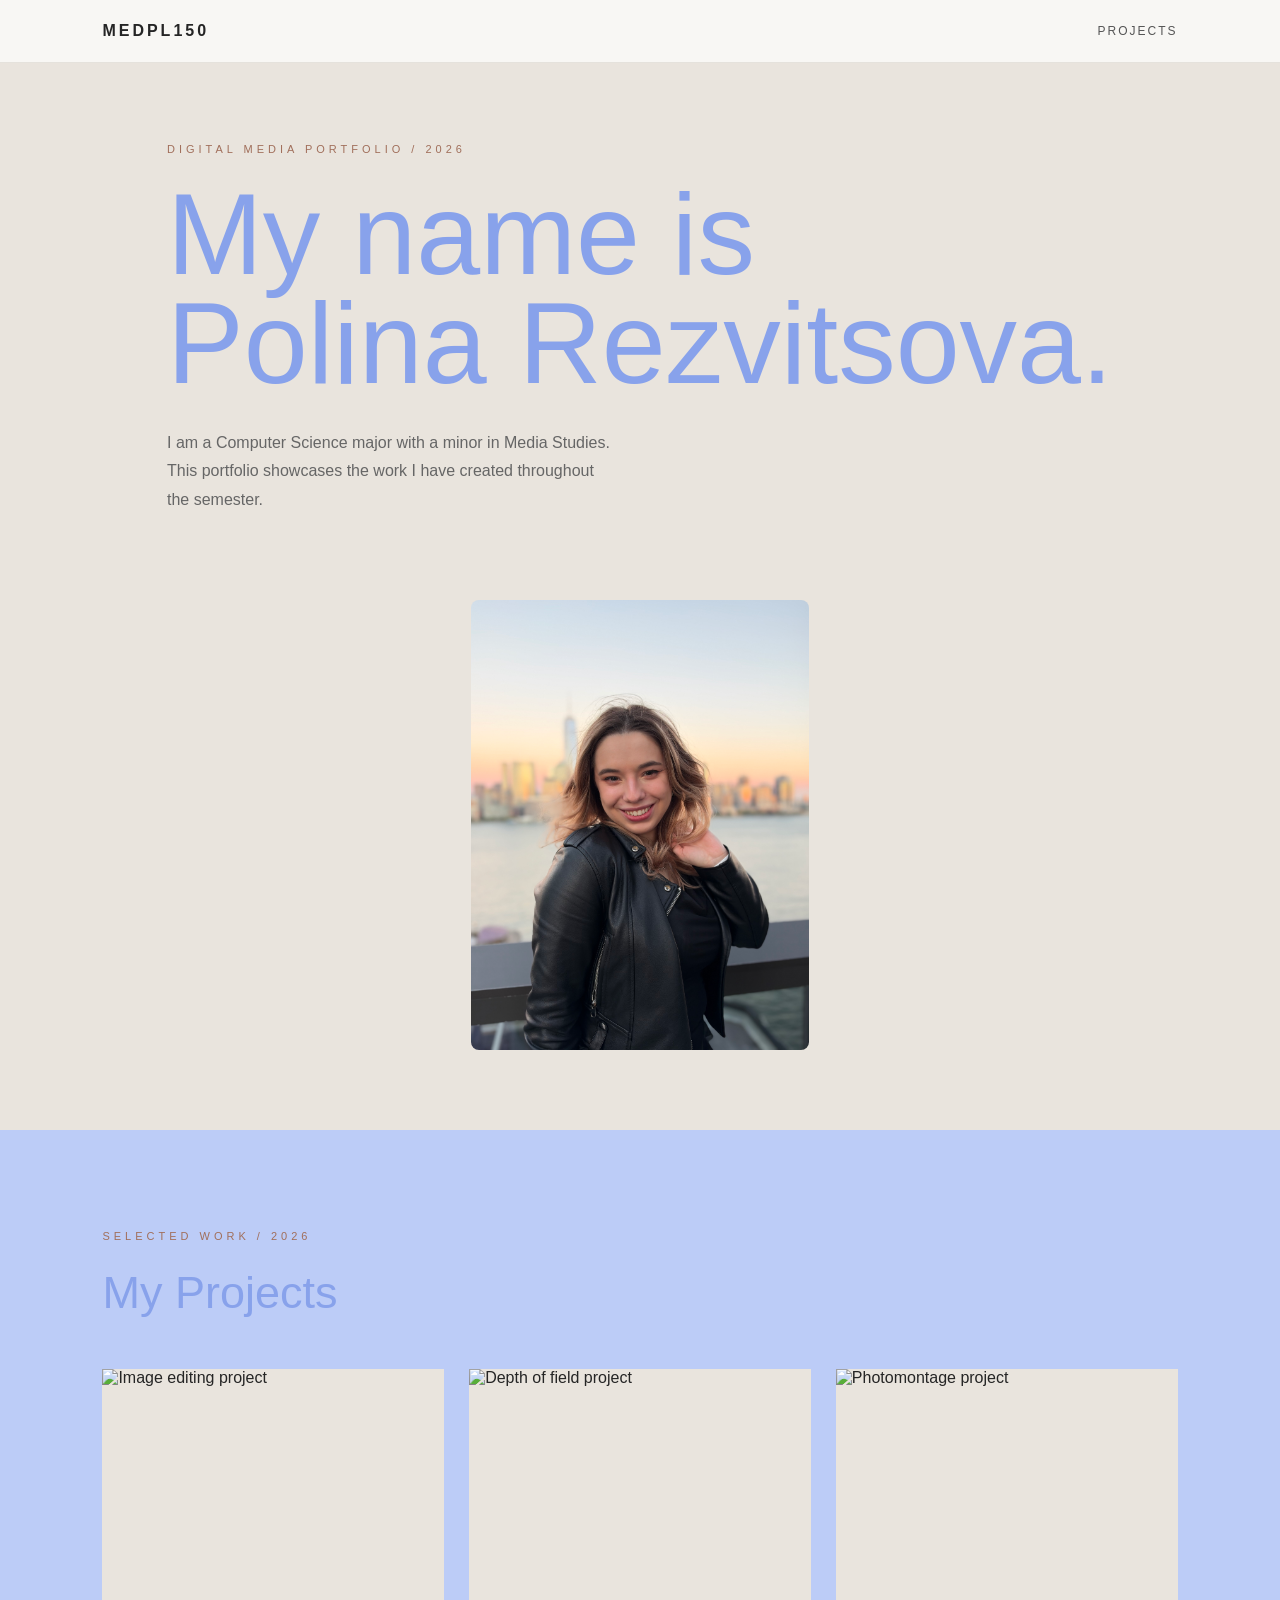
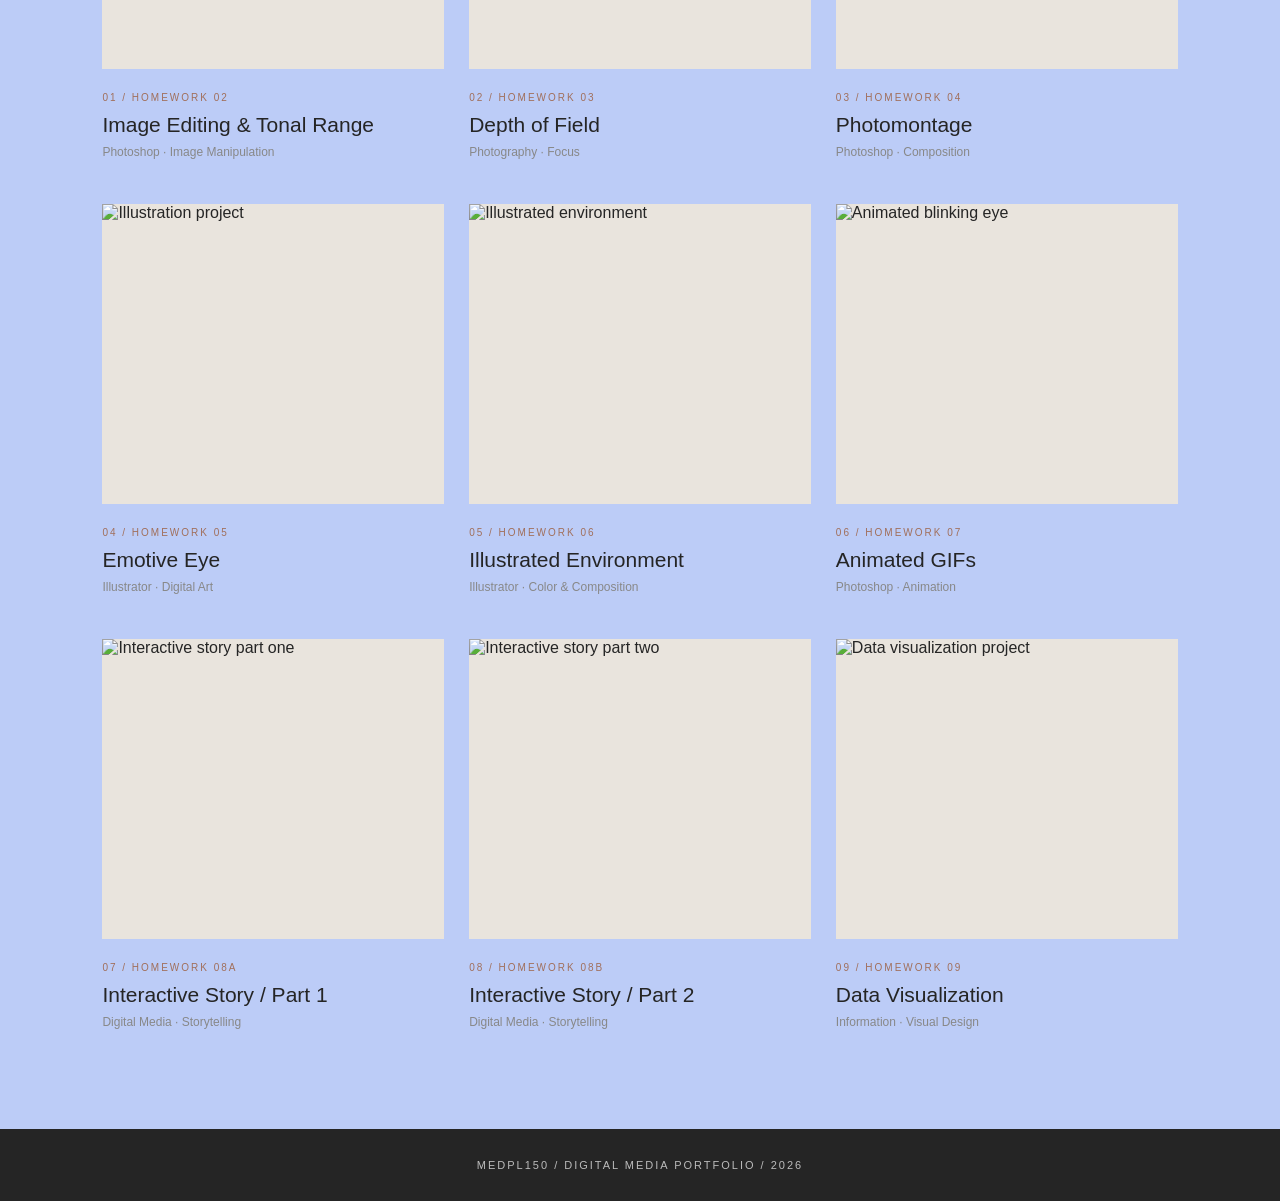
==== index.html @ 3a830d2d "index.html" ====
<!DOCTYPE html>
<html lang="en">
<head>
    <meta charset="UTF-8">
    <meta name="viewport" content="width=device-width, initial-scale=1.0">
    <title>MEDPL150 | Portfolio</title>
    <link rel="stylesheet" href="style.css">
</head>

<body>

<header>
    <nav class="navbar">
        <a href="index.html" class="logo">MEDPL150</a>

        <a href="#work" class="nav-link">PROJECTS </a>
    </nav>
</header>

<section class="hero">

  <div class="hero-text">
    <p class="small-heading">DIGITAL MEDIA PORTFOLIO / 2026</p>

    <h1>My name is <br>Polina Rezvitsova.</h1>

    <p class="hero-description">
      I am a Computer Science major with a minor in Media Studies.
      This portfolio showcases the work I have created throughout the semester.
    </p>
  </div>

  <div class="hero-image">
    <img src="myphoto.jpeg" alt="Photo of Polina">
  </div>

</section>

<section id="work" class="portfolio">

    <div class="portfolio-heading">
        <p class="section-label">SELECTED WORK / 2026</p>
        <h2>My Projects</h2>
    </div>

    <div class="project-grid">

        <a href="hw2.html" class="project-card">
            <img src="images/hw2-1.jpg" alt="Image editing project">
            <div class="card-info">
                <span>01 / HOMEWORK 02</span>
                <h3>Image Editing & Tonal Range</h3>
                <p>Photoshop · Image Manipulation</p>
            </div>
        </a>

        <a href="hw3.html" class="project-card">
            <img src="images/hw3-1.jpg" alt="Depth of field project">
            <div class="card-info">
                <span>02 / HOMEWORK 03</span>
                <h3>Depth of Field</h3>
                <p>Photography · Focus</p>
            </div>
        </a>

        <a href="hw4.html" class="project-card">
            <img src="images/hw4.jpg" alt="Photomontage project">
            <div class="card-info">
                <span>03 / HOMEWORK 04</span>
                <h3>Photomontage</h3>
                <p>Photoshop · Composition</p>
            </div>
        </a>

        <a href="hw5.html" class="project-card">
            <img src="images/hw5.jpg" alt="Illustration project">
            <div class="card-info">
                <span>04 / HOMEWORK 05</span>
                <h3>Emotive Eye</h3>
                <p>Illustrator · Digital Art</p>
            </div>
        </a>

        <a href="hw6.html" class="project-card">
            <img src="images/hw6.jpg" alt="Illustrated environment">
            <div class="card-info">
                <span>05 / HOMEWORK 06</span>
                <h3>Illustrated Environment</h3>
                <p>Illustrator · Color & Composition</p>
            </div>
        </a>

        <a href="hw7.html" class="project-card">
            <img src="images/blink.gif" alt="Animated blinking eye">
            <div class="card-info">
                <span>06 / HOMEWORK 07</span>
                <h3>Animated GIFs</h3>
                <p>Photoshop · Animation</p>
            </div>
        </a>

        <a href="hw8a.html" class="project-card">
            <img src="images/hw8a-1.jpg" alt="Interactive story part one">
            <div class="card-info">
                <span>07 / HOMEWORK 08A</span>
                <h3>Interactive Story / Part 1</h3>
                <p>Digital Media · Storytelling</p>
            </div>
        </a>

        <a href="hw8b.html" class="project-card">
            <img src="images/hw8b-1.jpg" alt="Interactive story part two">
            <div class="card-info">
                <span>08 / HOMEWORK 08B</span>
                <h3>Interactive Story / Part 2</h3>
                <p>Digital Media · Storytelling</p>
            </div>
        </a>

        <a href="hw9.html" class="project-card">
            <img src="images/hw9.jpg" alt="Data visualization project">
            <div class="card-info">
                <span>09 / HOMEWORK 09</span>
                <h3>Data Visualization</h3>
                <p>Information · Visual Design</p>
            </div>
        </a>

    </div>
</section>

<footer>
    <p>MEDPL150 / DIGITAL MEDIA PORTFOLIO / 2026</p>
</footer>

</body>
</html>
---- style.css ----
* {
    margin: 0;
    padding: 0;
    box-sizing: border-box;
}

html {
    scroll-behavior: smooth;
}

body {
    font-family: Arial, Helvetica, sans-serif;
    background: #BCCCF7;
    color: #88A2EB;
}

/* NAVIGATION */

header {
    padding: 22px 8%;
    background: #f8f7f4;
    position: sticky;
    top: 0;
    z-index: 100;
    border-bottom: 1px solid #e5e2dc;
}

.navbar {
    display: flex;
    justify-content: space-between;
    align-items: center;
}

.logo {
    font-size: 16px;
    font-weight: bold;
    letter-spacing: 3px;
    text-decoration: none;
    color: #252525;
}

.nav-link {
    text-decoration: none;
    font-size: 12px;
    letter-spacing: 2px;
    color: #555;
}

/* HERO */

.hero {
    min-height: 75vh;
    padding: 120px 12%;
    background: #e9e4dd;
    display: flex;
    flex-direction: column;
    justify-content: center;
    align-items: flex-start;
}

.small-heading,
.section-label {
    color: #a16f5b;
    font-size: 11px;
    letter-spacing: 4px;
    margin-bottom: 25px;
}

.hero h1 {
    font-size: clamp(60px, 9vw, 115px);
    font-weight: 500;
    line-height: 0.95;
    margin-bottom: 30px;
}

.hero-description {
    max-width: 450px;
    color: #666;
    font-size: 16px;
    line-height: 1.8;
    margin-bottom: 35px;
}

.main-button {
    padding: 15px 28px;
    background: #252525;
    color: white;
    text-decoration: none;
    font-size: 11px;
    letter-spacing: 2px;
    transition: 0.3s;
}

.main-button:hover {
    background: #a16f5b;
}

/* PORTFOLIO */

.portfolio {
    padding: 100px 8%;
}

.portfolio-heading {
    margin-bottom: 50px;
}

.portfolio-heading h2 {
    font-size: 45px;
    font-weight: 500;
}

/* PROJECT GRID */

.project-grid {
    display: grid;
    grid-template-columns: repeat(3, 1fr);
    gap: 45px 25px;
}

.project-card {
    text-decoration: none;
    color: #252525;
    display: block;
}

.project-card img {
    width: 100%;
    height: 300px;
    object-fit: cover;
    display: block;
    background: #e9e4dd;
    transition: 0.4s;
}

.project-card:hover img {
    transform: scale(0.98);
}

.card-info {
    padding-top: 18px;
}

.card-info span {
    font-size: 10px;
    color: #a16f5b;
    letter-spacing: 2px;
}

.card-info h3 {
    font-size: 21px;
    font-weight: 500;
    margin: 8px 0;
}

.card-info p {
    color: #888;
    font-size: 12px;
}

/* FOOTER */

footer {
    padding: 30px;
    text-align: center;
    background: #252525;
    color: #bbb;
    font-size: 11px;
    letter-spacing: 2px;
}

/* RESPONSIVE */

@media (max-width: 900px) {
    .project-grid {
        grid-template-columns: repeat(2, 1fr);
    }
}

@media (max-width: 600px) {
    .project-grid {
        grid-template-columns: 1fr;
    }

    .hero {
        padding: 90px 8%;
    }

    .portfolio {
        padding: 70px 8%;
    }

    .project-card img {
        height: 260px;
    }
}

/* HERO SECTION WITH PHOTO */

.hero {
  display: flex;
  align-items: center;
  justify-content: space-between;
  gap: 50px;
  padding: 80px 8%;
}

.hero-text {
  flex: 1;
}

.hero-image {
  flex: 0 0 35%;
  max-width: 400px;
}

.hero-image img {
  width: 100%;
  height: 450px;
  object-fit: cover;
  object-position: center;
  display: block;
  border-radius: 8px;
}

/* Mobile layout */
@media (max-width: 700px) {
  .hero {
    flex-direction: column;
    align-items: flex-start;
  }

  .hero-image {
    width: 100%;
    max-width: 100%;
  }

  .hero-image img {
    height: 350px;
  }
}
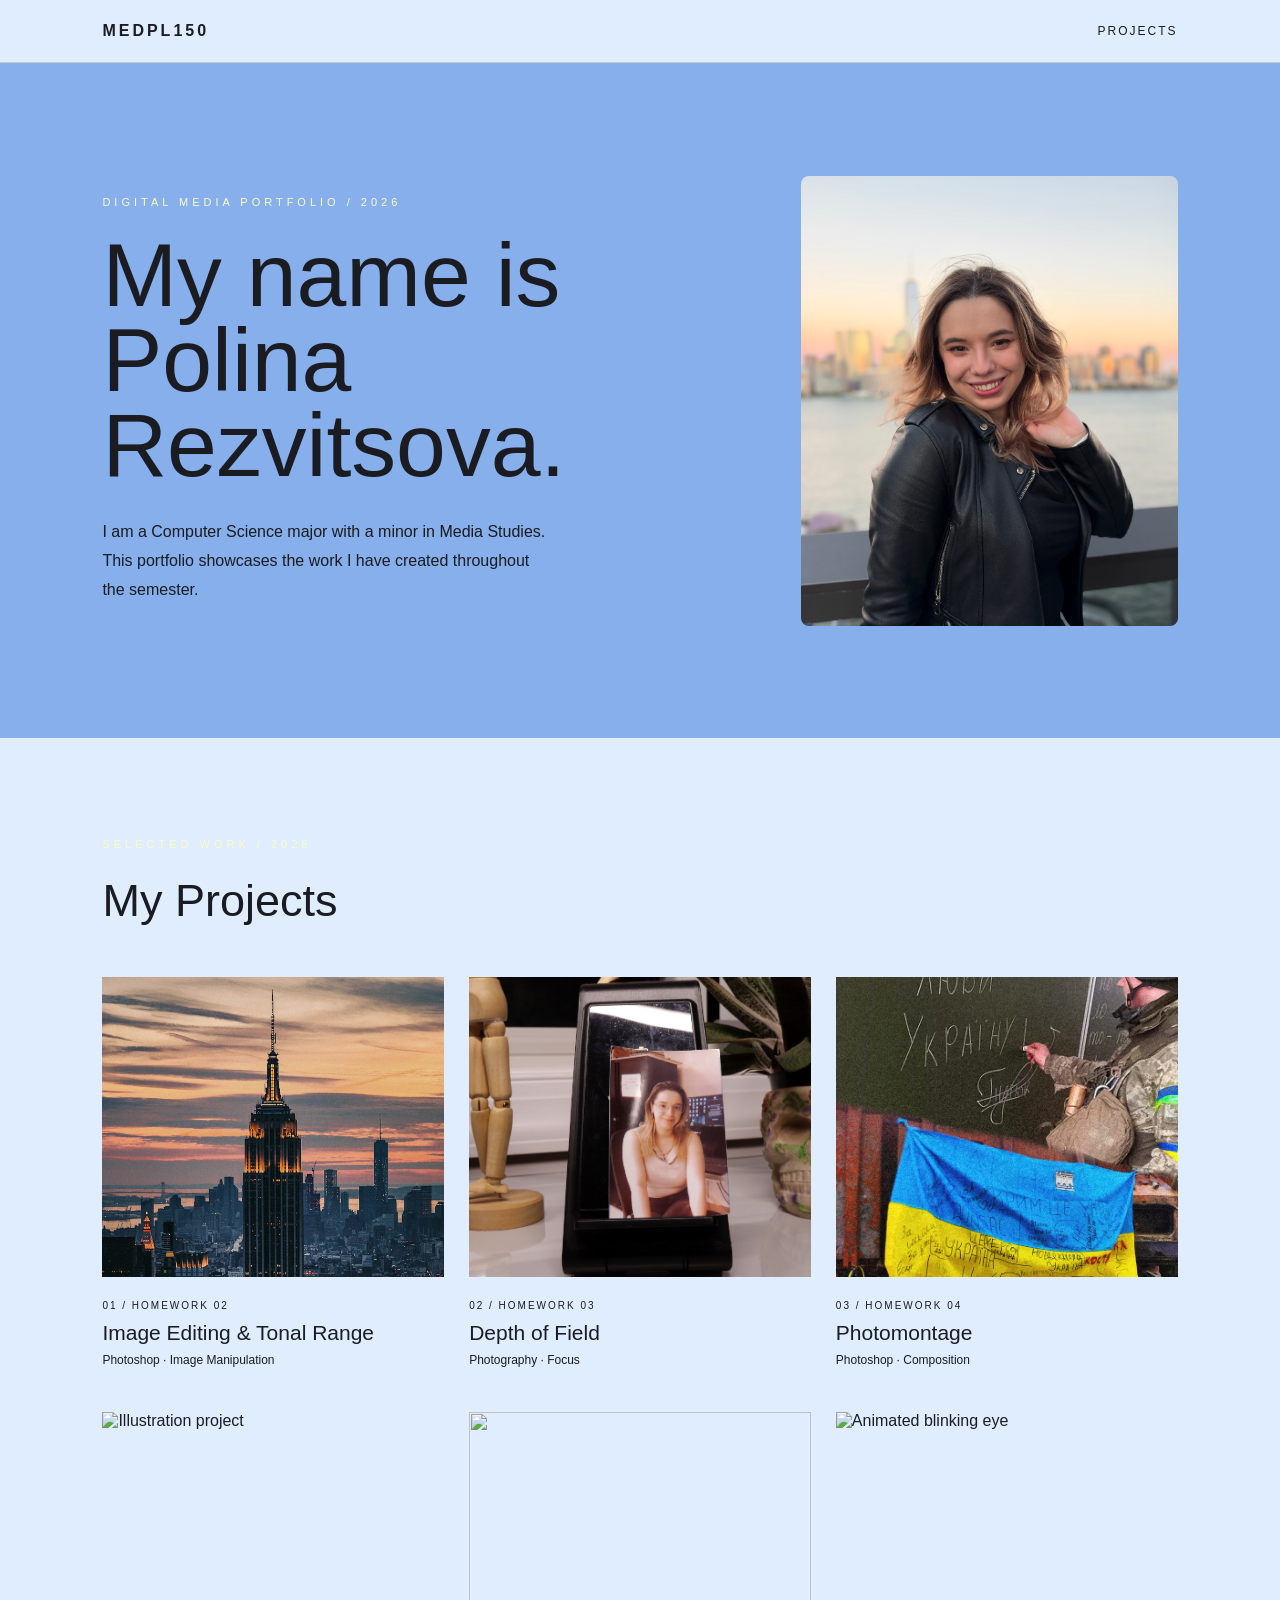
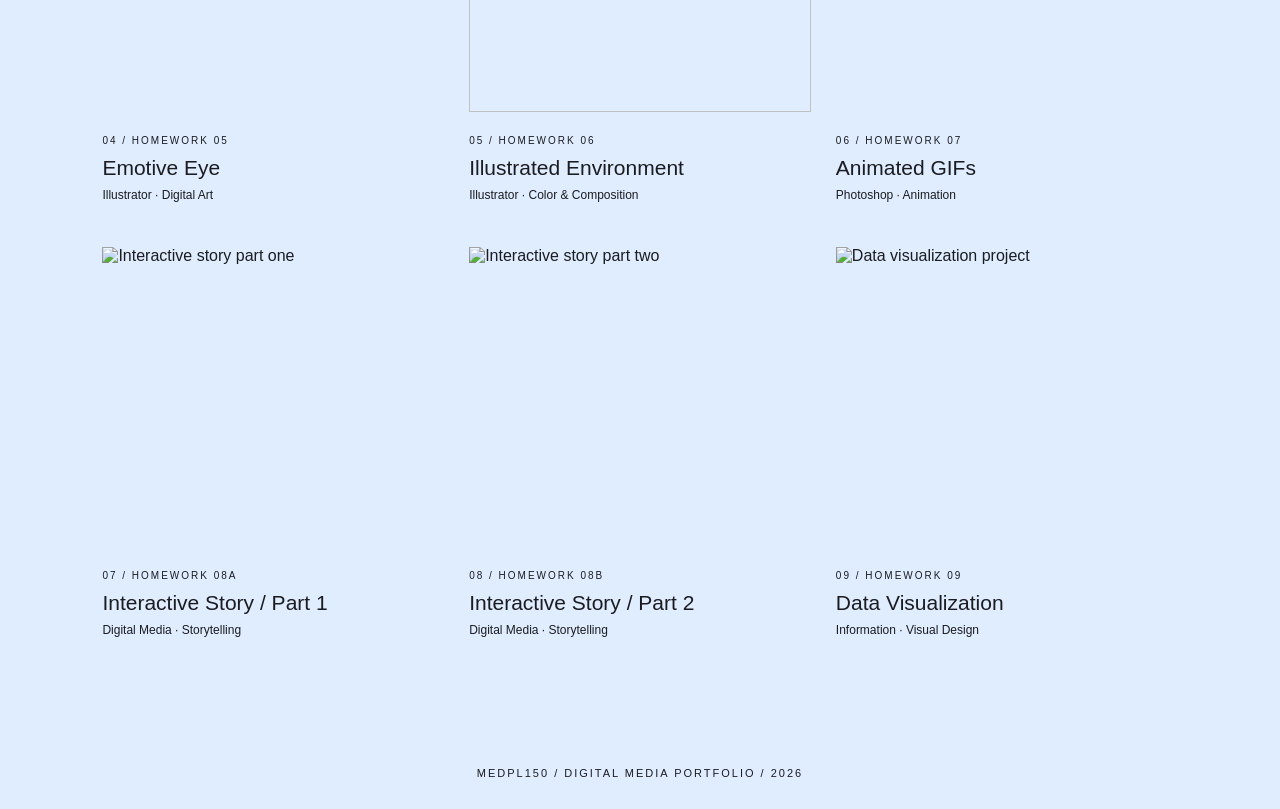
==== commit 7b654f8e: "index.html" ====
--- a/index.html
+++ b/index.html
@@ -19,20 +19,20 @@
 
 <section class="hero">
 
-  <div class="hero-text">
-    <p class="small-heading">DIGITAL MEDIA PORTFOLIO / 2026</p>
+    <div class="hero-text">
+        <p class="small-heading">DIGITAL MEDIA PORTFOLIO / 2026</p>
 
-    <h1>My name is <br>Polina Rezvitsova.</h1>
+        <h1>My name is <br>Polina Rezvitsova.</h1>
 
-    <p class="hero-description">
-      I am a Computer Science major with a minor in Media Studies.
-      This portfolio showcases the work I have created throughout the semester.
-    </p>
-  </div>
+        <p class="hero-description">
+            I am a Computer Science major with a minor in Media Studies.
+            This portfolio showcases the work I have created throughout the semester.
+        </p>
+    </div>
 
-  <div class="hero-image">
-    <img src="myphoto.jpeg" alt="Photo of Polina">
-  </div>
+    <div class="hero-image">
+        <img src="myphoto.jpeg" alt="Photo of Polina">
+    </div>
 
 </section>
 
@@ -46,7 +46,7 @@
     <div class="project-grid">
 
         <a href="hw2.html" class="project-card">
-            <img src="images/hw2-1.jpg" alt="Image editing project">
+            <img src="Image B – 5 × 7 Crop (1).jpg" alt="Image editing project">
             <div class="card-info">
                 <span>01 / HOMEWORK 02</span>
                 <h3>Image Editing & Tonal Range</h3>
@@ -55,7 +55,7 @@
         </a>
 
         <a href="hw3.html" class="project-card">
-            <img src="images/hw3-1.jpg" alt="Depth of field project">
+            <img src="Deep_DoF_Tonal (1).jpg" alt="Depth of field project">
             <div class="card-info">
                 <span>02 / HOMEWORK 03</span>
                 <h3>Depth of Field</h3>
@@ -64,7 +64,7 @@
         </a>
 
         <a href="hw4.html" class="project-card">
-            <img src="images/hw4.jpg" alt="Photomontage project">
+            <img src="poster (2).jpg" alt="Photomontage project">
             <div class="card-info">
                 <span>03 / HOMEWORK 04</span>
                 <h3>Photomontage</h3>
@@ -73,7 +73,7 @@
         </a>
 
         <a href="hw5.html" class="project-card">
-            <img src="images/hw5.jpg" alt="Illustration project">
+            <img src="eye (1)" alt="Illustration project">
             <div class="card-info">
                 <span>04 / HOMEWORK 05</span>
                 <h3>Emotive Eye</h3>
@@ -82,7 +82,7 @@
         </a>
 
         <a href="hw6.html" class="project-card">
-            <img src="images/hw6.jpg" alt="Illustrated environment">
+            <img src="homework 6 alt="Illustrated environment">
             <div class="card-info">
                 <span>05 / HOMEWORK 06</span>
                 <h3>Illustrated Environment</h3>
--- a/style.css
+++ b/style.css
@@ -1,3 +1,5 @@
+
+/* GENERAL SETTINGS */
 
 * {
     margin: 0;
@@ -11,19 +13,19 @@
 
 body {
     font-family: Arial, Helvetica, sans-serif;
-    background: #BCCCF7;
-    color: #88A2EB;
-}
-
-/* NAVIGATION */
+    background: #E0EDFF;
+    color: #1A1C21;
+}
+
+/* HEADER */
 
 header {
     padding: 22px 8%;
-    background: #f8f7f4;
+    background: #E0EDFF;
     position: sticky;
     top: 0;
     z-index: 100;
-    border-bottom: 1px solid #e5e2dc;
+    border-bottom: 1px solid rgba(0, 0, 0, 0.15);
 }
 
 .navbar {
@@ -37,78 +39,111 @@
     font-weight: bold;
     letter-spacing: 3px;
     text-decoration: none;
-    color: #252525;
+    color: #1A1C21;
+    transition: 0.3s;
 }
 
 .nav-link {
     text-decoration: none;
     font-size: 12px;
     letter-spacing: 2px;
-    color: #555;
-}
-
-/* HERO */
+    color: #1A1C21;
+    transition: 0.3s;
+}
+
+/* ALL HOVER EFFECTS */
+
+.logo:hover,
+.nav-link:hover {
+    color: #EDFCC5;
+}
+
+/* HERO SECTION */
 
 .hero {
     min-height: 75vh;
-    padding: 120px 12%;
-    background: #e9e4dd;
+    padding: 60px 8%;
+    background: #86AFEB;
+
+    display: flex;
+    flex-direction: row;
+    align-items: center;
+    justify-content: space-between;
+    gap: 60px;
+}
+
+.hero-text {
+    flex: 1;
     display: flex;
     flex-direction: column;
     justify-content: center;
-    align-items: flex-start;
-}
-
-.small-heading,
-.section-label {
-    color: #a16f5b;
+}
+
+.small-heading {
+    color: #F9FCC5;
     font-size: 11px;
     letter-spacing: 4px;
     margin-bottom: 25px;
 }
 
 .hero h1 {
-    font-size: clamp(60px, 9vw, 115px);
+    font-size: clamp(50px, 7vw, 100px);
     font-weight: 500;
     line-height: 0.95;
     margin-bottom: 30px;
+    color: #1A1C21;
 }
 
 .hero-description {
     max-width: 450px;
-    color: #666;
+    color: #1A1C21;
     font-size: 16px;
     line-height: 1.8;
-    margin-bottom: 35px;
-}
-
-.main-button {
-    padding: 15px 28px;
-    background: #252525;
-    color: white;
-    text-decoration: none;
-    font-size: 11px;
-    letter-spacing: 2px;
-    transition: 0.3s;
-}
-
-.main-button:hover {
-    background: #a16f5b;
-}
-
-/* PORTFOLIO */
+}
+
+/* PROFILE PHOTO */
+
+.hero-image {
+    flex: 0 0 35%;
+    max-width: 400px;
+}
+
+.hero-image img {
+    width: 100%;
+    height: 450px;
+    object-fit: cover;
+    object-position: center;
+    display: block;
+    border-radius: 8px;
+    transition: 0.4s;
+}
+
+.hero-image img:hover {
+    opacity: 0.85;
+}
+
+/* PORTFOLIO SECTION */
 
 .portfolio {
     padding: 100px 8%;
+    background: #E0EDFF;
 }
 
 .portfolio-heading {
     margin-bottom: 50px;
+}
+
+.section-label {
+    color: #F9FCC5;
+    font-size: 11px;
+    letter-spacing: 4px;
+    margin-bottom: 25px;
 }
 
 .portfolio-heading h2 {
     font-size: 45px;
     font-weight: 500;
+    color: #1A1C21;
 }
 
 /* PROJECT GRID */
@@ -121,7 +156,7 @@
 
 .project-card {
     text-decoration: none;
-    color: #252525;
+    color: #1A1C21;
     display: block;
 }
 
@@ -130,12 +165,13 @@
     height: 300px;
     object-fit: cover;
     display: block;
-    background: #e9e4dd;
+    background: #E0EDFF;
     transition: 0.4s;
 }
 
 .project-card:hover img {
     transform: scale(0.98);
+    opacity: 0.85;
 }
 
 .card-info {
@@ -144,19 +180,27 @@
 
 .card-info span {
     font-size: 10px;
-    color: #a16f5b;
+    color: #1A1C21;
     letter-spacing: 2px;
+    transition: 0.3s;
 }
 
 .card-info h3 {
     font-size: 21px;
     font-weight: 500;
     margin: 8px 0;
+    color: #1A1C21;
+    transition: 0.3s;
 }
 
 .card-info p {
-    color: #888;
+    color: #1A1C21;
     font-size: 12px;
+}
+
+.project-card:hover h3,
+.project-card:hover span {
+    color: #EDFCC5;
 }
 
 /* FOOTER */
@@ -164,29 +208,64 @@
 footer {
     padding: 30px;
     text-align: center;
-    background: #252525;
-    color: #bbb;
+    background: #E0EDFF;
+    color: #1A1C21;
     font-size: 11px;
     letter-spacing: 2px;
 }
 
-/* RESPONSIVE */
+/* TABLET RESPONSIVE */
 
 @media (max-width: 900px) {
+
     .project-grid {
         grid-template-columns: repeat(2, 1fr);
     }
-}
+
+    .hero {
+        gap: 30px;
+    }
+
+    .hero h1 {
+        font-size: 55px;
+    }
+
+    .hero-image {
+        flex-basis: 38%;
+    }
+}
+
+/* MOBILE RESPONSIVE */
 
 @media (max-width: 600px) {
+
+    .hero {
+        flex-direction: column;
+        align-items: flex-start;
+        padding: 70px 8%;
+    }
+
+    .hero-text {
+        width: 100%;
+    }
+
+    .hero h1 {
+        font-size: 50px;
+    }
+
+    .hero-image {
+        width: 100%;
+        max-width: 100%;
+    }
+
+    .hero-image img {
+        height: 350px;
+    }
+
     .project-grid {
         grid-template-columns: 1fr;
     }
 
-    .hero {
-        padding: 90px 8%;
-    }
-
     .portfolio {
         padding: 70px 8%;
     }
@@ -196,48 +275,3 @@
     }
 }
 
-/* HERO SECTION WITH PHOTO */
-
-.hero {
-  display: flex;
-  align-items: center;
-  justify-content: space-between;
-  gap: 50px;
-  padding: 80px 8%;
-}
-
-.hero-text {
-  flex: 1;
-}
-
-.hero-image {
-  flex: 0 0 35%;
-  max-width: 400px;
-}
-
-.hero-image img {
-  width: 100%;
-  height: 450px;
-  object-fit: cover;
-  object-position: center;
-  display: block;
-  border-radius: 8px;
-}
-
-/* Mobile layout */
-@media (max-width: 700px) {
-  .hero {
-    flex-direction: column;
-    align-items: flex-start;
-  }
-
-  .hero-image {
-    width: 100%;
-    max-width: 100%;
-  }
-
-  .hero-image img {
-    height: 350px;
-  }
-}
-
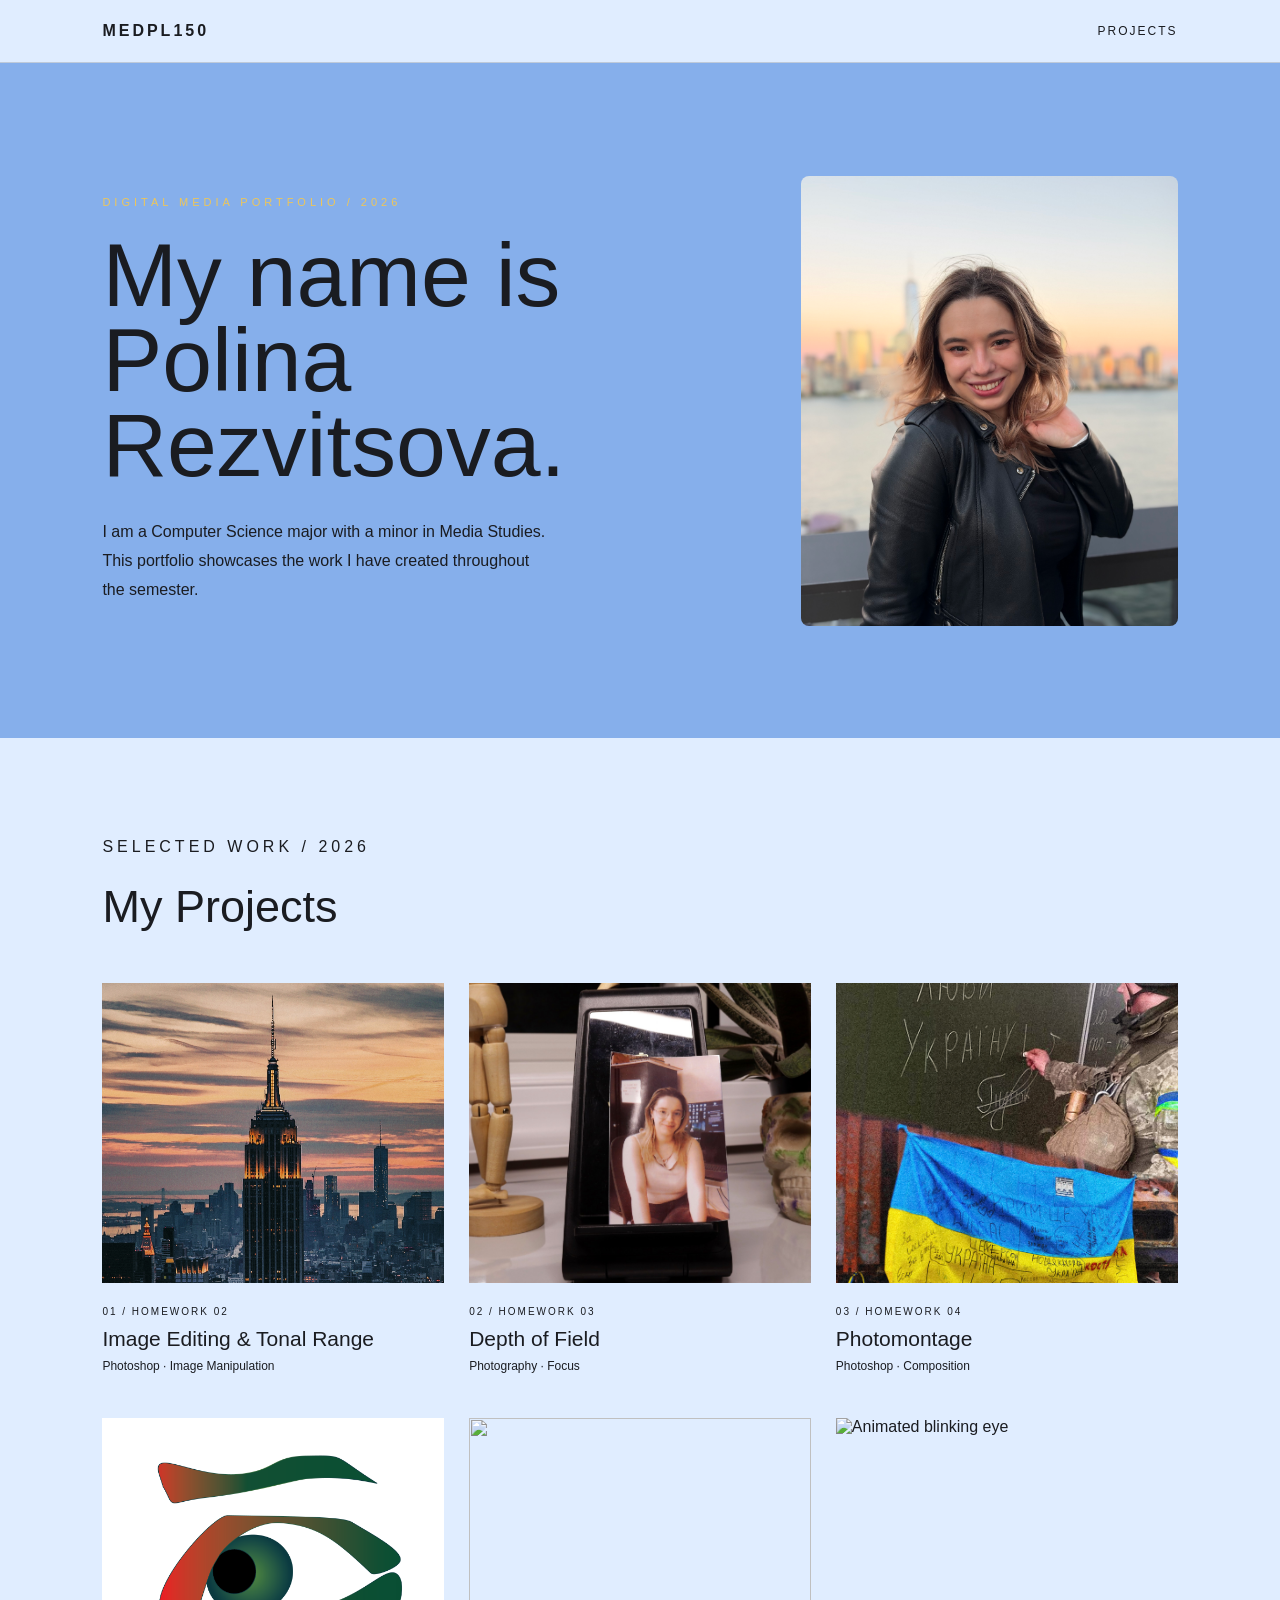
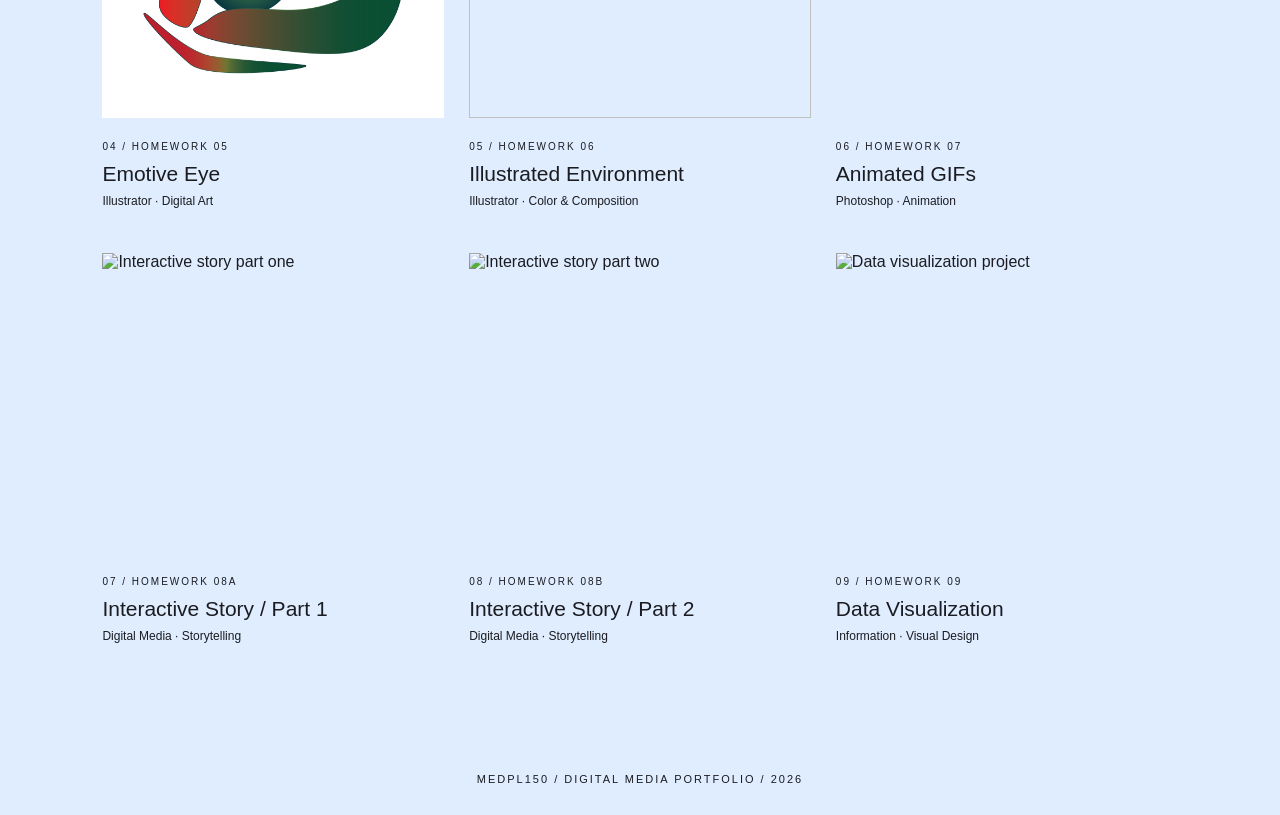
==== commit fbeeb1e9: "index.html" ====
--- a/index.html
+++ b/index.html
@@ -73,7 +73,7 @@
         </a>
 
         <a href="hw5.html" class="project-card">
-            <img src="eye (1)" alt="Illustration project">
+            <img src="eye (1).png" alt="Illustration project">
             <div class="card-info">
                 <span>04 / HOMEWORK 05</span>
                 <h3>Emotive Eye</h3>
@@ -82,7 +82,7 @@
         </a>
 
         <a href="hw6.html" class="project-card">
-            <img src="homework 6 alt="Illustrated environment">
+            <img src="homework 6 (1).png alt="Illustrated environment">
             <div class="card-info">
                 <span>05 / HOMEWORK 06</span>
                 <h3>Illustrated Environment</h3>
--- a/style.css
+++ b/style.css
@@ -80,7 +80,7 @@
 }
 
 .small-heading {
-    color: #F9FCC5;
+    color: #EDC65A;
     font-size: 11px;
     letter-spacing: 4px;
     margin-bottom: 25px;
@@ -134,7 +134,7 @@
 }
 
 .section-label {
-    color: #F9FCC5;
+    color:#EDC65A
     font-size: 11px;
     letter-spacing: 4px;
     margin-bottom: 25px;
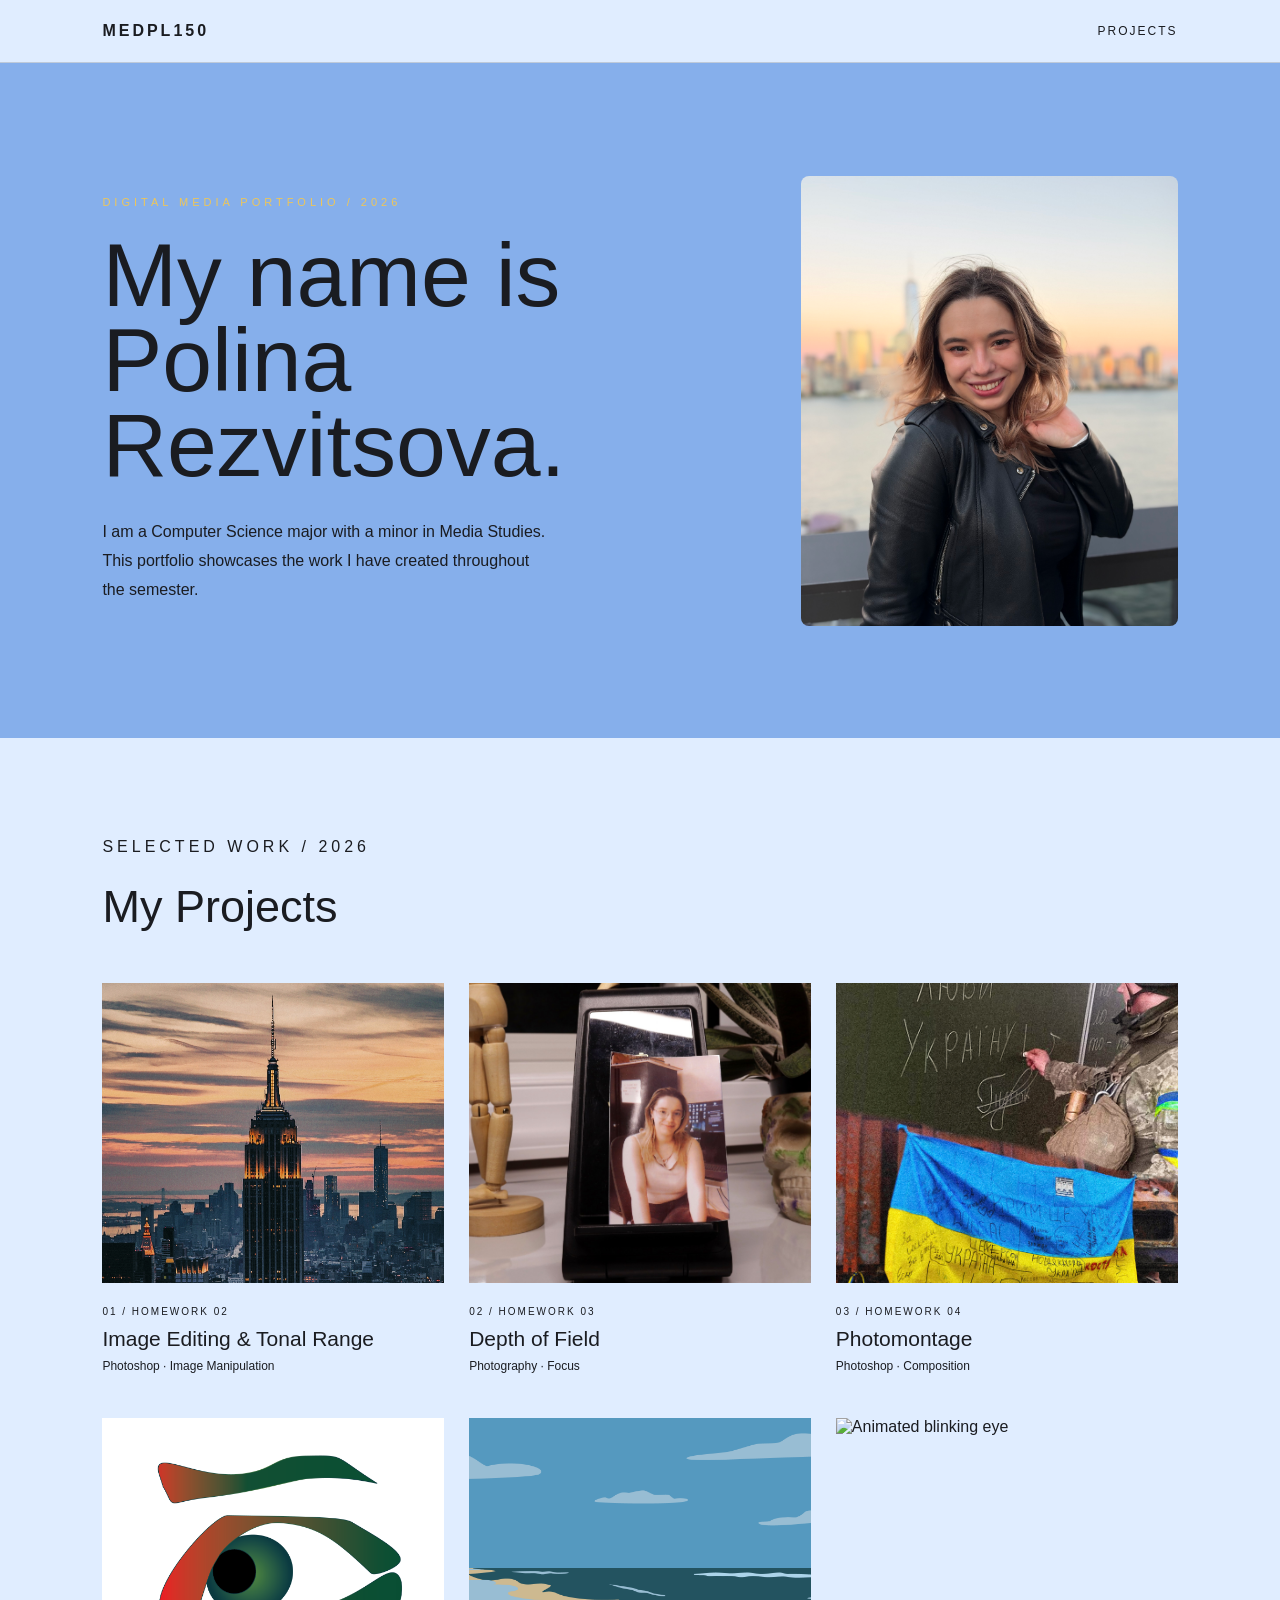
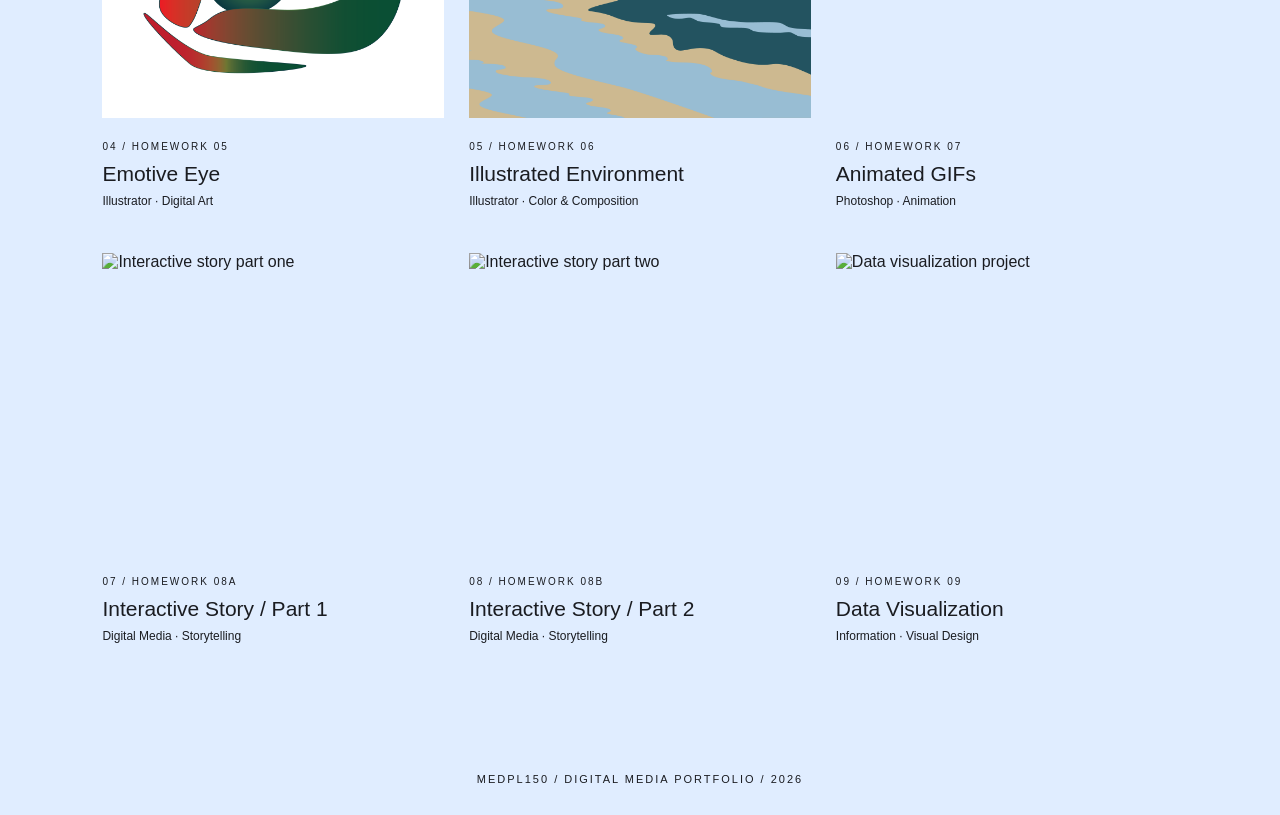
==== commit a237fc4b: "index.html" ====
--- a/index.html
+++ b/index.html
@@ -82,7 +82,7 @@
         </a>
 
         <a href="hw6.html" class="project-card">
-            <img src="homework 6 (1).png alt="Illustrated environment">
+            <img src="homework 6 (1).png" alt="Illustrated environment">
             <div class="card-info">
                 <span>05 / HOMEWORK 06</span>
                 <h3>Illustrated Environment</h3>
@@ -91,7 +91,7 @@
         </a>
 
         <a href="hw7.html" class="project-card">
-            <img src="images/blink.gif" alt="Animated blinking eye">
+            <img src="blink.gif" alt="Animated blinking eye">
             <div class="card-info">
                 <span>06 / HOMEWORK 07</span>
                 <h3>Animated GIFs</h3>
--- a/style.css
+++ b/style.css
@@ -275,3 +275,159 @@
     }
 }
 
+/* HOMEWORK PAGE INTRODUCTION */
+
+.project-hero {
+    padding: 80px 8% 60px;
+    background: #86AFEB;
+}
+
+.project-number {
+    color: #1A1C21;
+    font-size: 12px;
+    letter-spacing: 3px;
+    margin-bottom: 15px;
+}
+
+.project-hero h1 {
+    font-size: clamp(40px, 6vw, 75px);
+    font-weight: 500;
+    line-height: 1.1;
+    color: #EDC65A;
+    margin-bottom: 20px;
+}
+
+.project-subtitle {
+    color: #1A1C21;
+    font-size: 16px;
+    line-height: 1.8;
+    max-width: 600px;
+}
+
+/* PROJECT CONTENT */
+
+.project-content {
+    padding: 70px 8% 100px;
+    background: #E0EDFF;
+}
+
+/* PROJECT GALLERY */
+
+.gallery-grid {
+    display: grid;
+    grid-template-columns: repeat(2, 1fr);
+    gap: 20px;
+    margin-bottom: 80px;
+}
+
+.gallery-grid img {
+    width: 100%;
+    height: 350px;
+    object-fit: cover;
+    display: block;
+    border-radius: 8px;
+    transition: 0.4s;
+}
+
+.gallery-grid .gallery-main {
+    grid-column: span 2;
+    height: 550px;
+    object-fit: contain;
+}
+
+.gallery-grid img:hover {
+    opacity: 0.85;
+}
+
+/* PROJECT DESCRIPTION */
+
+.project-description {
+    max-width: 750px;
+    margin-bottom: 60px;
+}
+
+.project-description h2 {
+    font-size: 40px;
+    font-weight: 500;
+    color: #EDC65A;
+    margin: 20px 0;
+}
+
+.project-description p {
+    color: #1A1C21;
+    font-size: 15px;
+    line-height: 1.9;
+    margin-bottom: 20px;
+}
+
+/* PROJECT DETAILS */
+
+.project-details {
+    display: grid;
+    grid-template-columns: repeat(3, 1fr);
+    gap: 30px;
+    padding-top: 35px;
+    border-top: 1px solid rgba(0, 0, 0, 0.2);
+}
+
+.project-details h3 {
+    font-size: 13px;
+    color: #EDC65A;
+    margin-bottom: 12px;
+}
+
+.project-details p {
+    font-size: 13px;
+    color: #1A1C21;
+    line-height: 1.6;
+}
+
+/* FOOTER */
+
+footer a {
+    display: inline-block;
+    text-decoration: none;
+    color: #1A1C21;
+    margin-bottom: 15px;
+    transition: 0.3s;
+}
+
+footer a:hover {
+    color: #EDC65A;
+}
+
+/* MOBILE */
+
+@media (max-width: 600px) {
+
+    .project-hero {
+        padding: 60px 8%;
+    }
+
+    .project-content {
+        padding: 50px 8% 70px;
+    }
+
+    .gallery-grid {
+        grid-template-columns: 1fr;
+    }
+
+    .gallery-grid .gallery-main {
+        grid-column: span 1;
+        height: 350px;
+    }
+
+    .gallery-grid img {
+        height: 280px;
+    }
+
+    .project-description h2 {
+        font-size: 32px;
+    }
+
+    .project-details {
+        grid-template-columns: 1fr;
+        gap: 25px;
+    }
+}
+
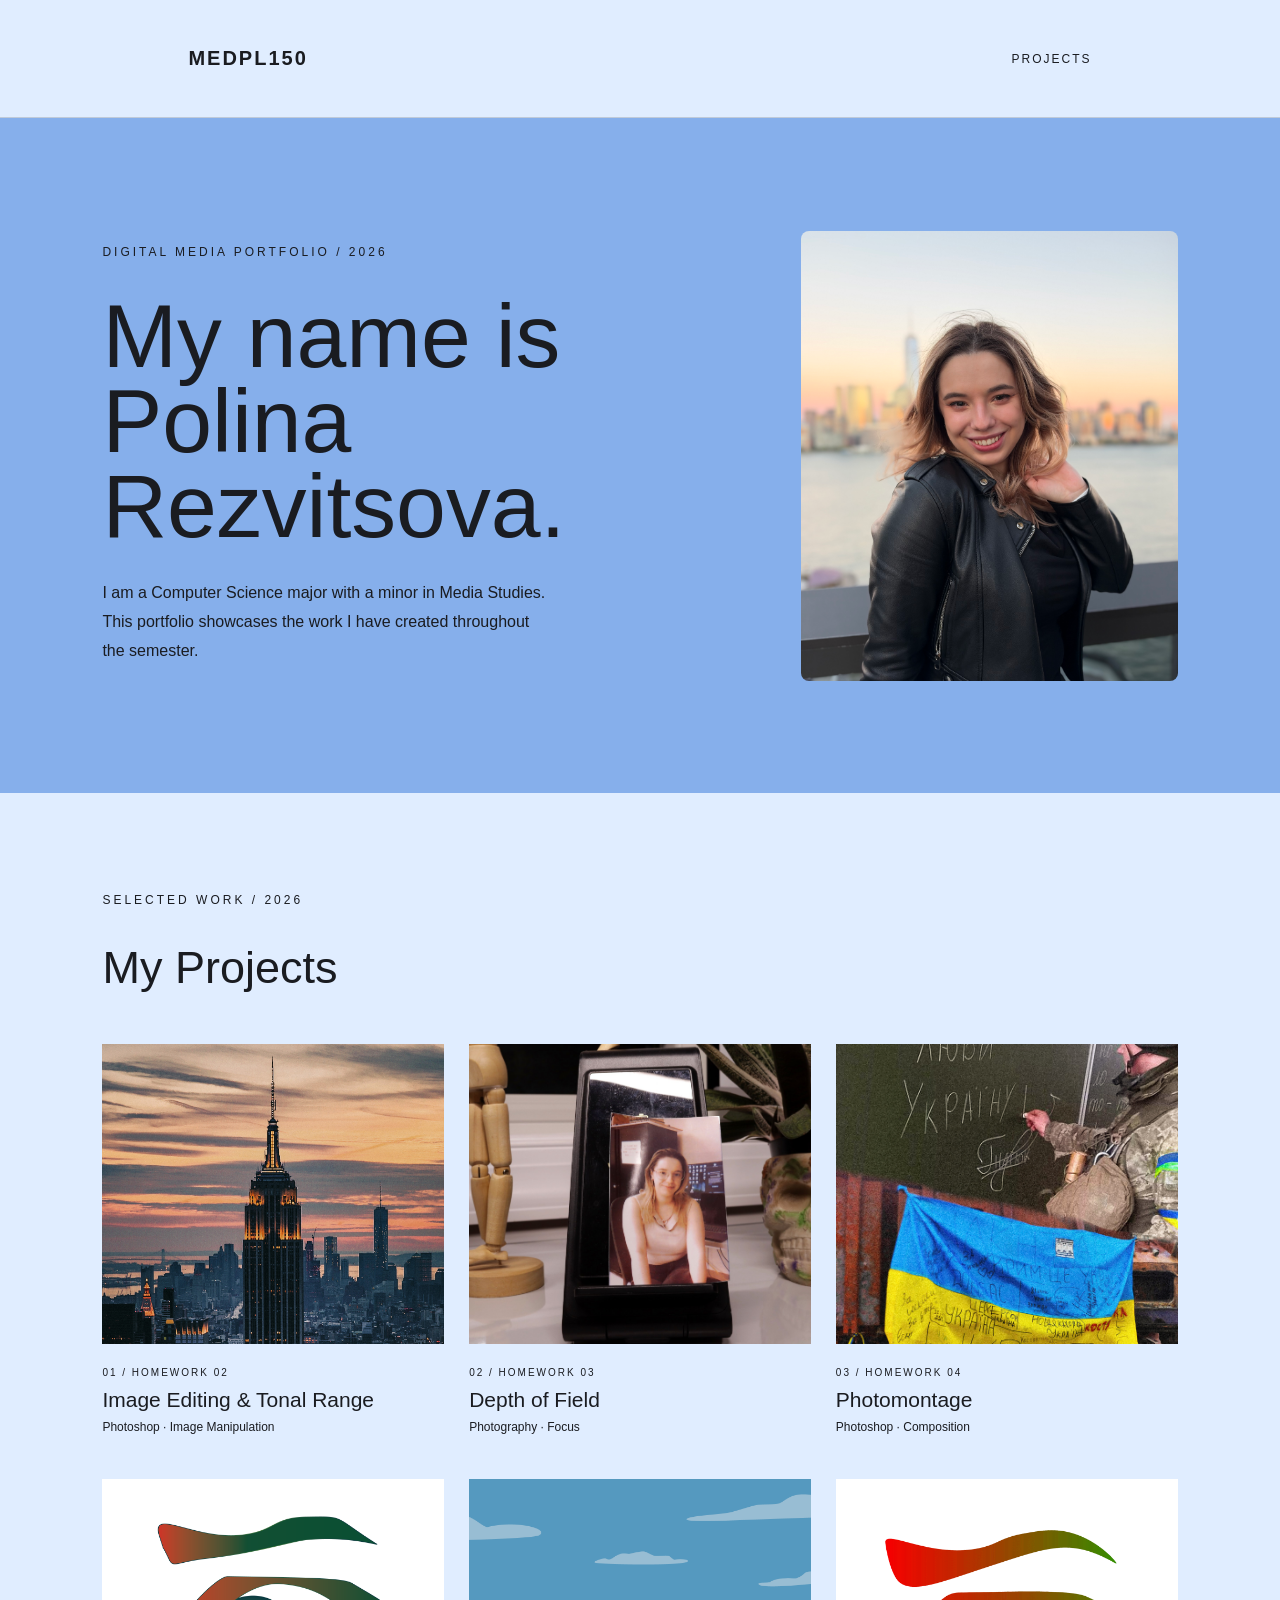
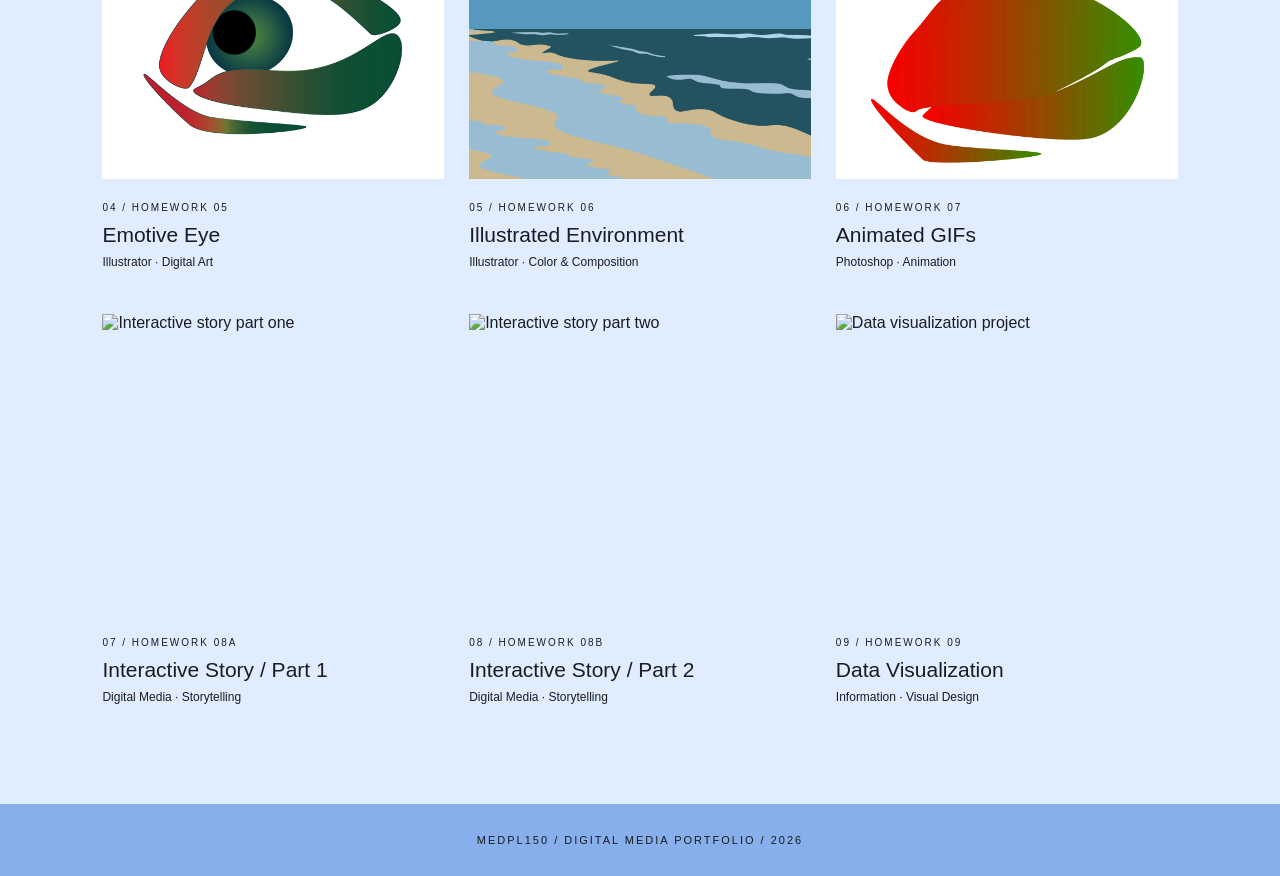
==== commit 628fa941: "index.html" ====
--- a/index.html
+++ b/index.html
@@ -91,7 +91,7 @@
         </a>
 
         <a href="hw7.html" class="project-card">
-            <img src="blink.gif" alt="Animated blinking eye">
+            <img src="eyeblink.gif" alt="Animated blinking eye">
             <div class="card-info">
                 <span>06 / HOMEWORK 07</span>
                 <h3>Animated GIFs</h3>
--- a/style.css
+++ b/style.css
@@ -275,11 +275,67 @@
     }
 }
 
-/* HOMEWORK PAGE INTRODUCTION */
+
+
+/* ==============================
+   HOMEWORK PAGE
+================================ */
+
+
+/* HEADER */
+
+header {
+    width: 100%;
+}
+
+.navbar {
+    display: flex;
+    justify-content: space-between;
+    align-items: center;
+
+    padding: 25px 8%;
+
+    background: #E0EDFF;
+}
+
+.logo {
+    text-decoration: none;
+    color: #1A1C21;
+    font-size: 20px;
+    font-weight: 700;
+    letter-spacing: 2px;
+}
+
+.nav-link {
+    text-decoration: none;
+    color: #1A1C21;
+    font-size: 12px;
+    letter-spacing: 2px;
+    transition: 0.3s;
+}
+
+.nav-link:hover {
+    color: #EDC65A;
+}
+
+
+/* PROJECT HERO */
 
 .project-hero {
     padding: 80px 8% 60px;
     background: #86AFEB;
+}
+
+.project-hero-text {
+    max-width: 1200px;
+    margin: 0 auto;
+}
+
+.small-heading {
+    color: #1A1C21;
+    font-size: 12px;
+    letter-spacing: 3px;
+    margin-bottom: 35px;
 }
 
 .project-number {
@@ -297,137 +353,250 @@
     margin-bottom: 20px;
 }
 
-.project-subtitle {
-    color: #1A1C21;
-    font-size: 16px;
-    line-height: 1.8;
-    max-width: 600px;
-}
 
 /* PROJECT CONTENT */
 
 .project-content {
+    width: 100%;
+    box-sizing: border-box;
+
     padding: 70px 8% 100px;
+
     background: #E0EDFF;
 }
 
+
+/* SECTION LABEL */
+
+.section-label {
+    max-width: 1200px;
+    margin: 0 auto 35px;
+
+    color: #1A1C21;
+    font-size: 12px;
+    letter-spacing: 3px;
+}
+
+
 /* PROJECT GALLERY */
 
 .gallery-grid {
+    width: 100%;
+    max-width: 1400px;
+
+    margin: 0 auto 90px;
+
     display: grid;
-    grid-template-columns: repeat(2, 1fr);
-    gap: 20px;
-    margin-bottom: 80px;
-}
+    grid-template-columns: repeat(2, minmax(0, 1fr));
+
+    justify-content: center;
+    align-items: center;
+
+    gap: 30px;
+}
+
+/* GALLERY IMAGES */
 
 .gallery-grid img {
-    width: 100%;
-    height: 350px;
-    object-fit: cover;
     display: block;
+
+    width: 100%;
+    height: auto;
+
+    max-width: none;
+
+    object-fit: contain;
+
     border-radius: 8px;
-    transition: 0.4s;
-}
-
-.gallery-grid .gallery-main {
-    grid-column: span 2;
-    height: 550px;
-    object-fit: contain;
-}
-
-.gallery-grid img:hover {
-    opacity: 0.85;
+
+    transition: opacity 0.4s ease;
 }
 
 /* PROJECT DESCRIPTION */
 
 .project-description {
-    max-width: 750px;
-    margin-bottom: 60px;
+
+    width: 100%;
+    max-width: 800px;
+
+    margin: 0 auto 80px;
 }
 
 .project-description h2 {
+
     font-size: 40px;
     font-weight: 500;
+
     color: #EDC65A;
-    margin: 20px 0;
+
+    margin: 20px 0 25px;
 }
 
 .project-description p {
-    color: #1A1C21;
+
+    color: #1A1C21;
+
     font-size: 15px;
     line-height: 1.9;
+
     margin-bottom: 20px;
 }
 
+
 /* PROJECT DETAILS */
 
 .project-details {
+
+    width: 100%;
+    max-width: 1200px;
+
+    margin: 0 auto;
+
     display: grid;
+
     grid-template-columns: repeat(3, 1fr);
+
     gap: 30px;
+
     padding-top: 35px;
+
     border-top: 1px solid rgba(0, 0, 0, 0.2);
 }
 
 .project-details h3 {
+
     font-size: 13px;
+    letter-spacing: 2px;
+
     color: #EDC65A;
+
     margin-bottom: 12px;
 }
 
 .project-details p {
+
     font-size: 13px;
     color: #1A1C21;
+
     line-height: 1.6;
 }
 
+
 /* FOOTER */
 
-footer a {
-    display: inline-block;
-    text-decoration: none;
-    color: #1A1C21;
-    margin-bottom: 15px;
-    transition: 0.3s;
-}
-
-footer a:hover {
-    color: #EDC65A;
-}
-
-/* MOBILE */
-
-@media (max-width: 600px) {
+footer {
+
+    padding: 30px 8%;
+
+    background: #86AFEB;
+
+    text-align: center;
+}
+
+footer p {
+
+    color: #1A1C21;
+
+    font-size: 11px;
+    letter-spacing: 2px;
+}
+
+
+/* MOBILE RESPONSIVE */
+
+@media (max-width: 700px) {
+
+    /* HEADER */
+
+    .navbar {
+        padding: 20px 5%;
+    }
+
+    .logo {
+        font-size: 17px;
+    }
+
+    .nav-link {
+        font-size: 10px;
+    }
+
+
+    /* HERO */
 
     .project-hero {
-        padding: 60px 8%;
-    }
+        padding: 60px 6%;
+    }
+
+
+    /* CONTENT */
 
     .project-content {
-        padding: 50px 8% 70px;
-    }
+        padding: 50px 6% 70px;
+    }
+
+
+    /* GALLERY */
 
     .gallery-grid {
-        grid-template-columns: 1fr;
-    }
-
-    .gallery-grid .gallery-main {
-        grid-column: span 1;
-        height: 350px;
+
+        grid-template-columns: minmax(0, 450px);
+
+        gap: 25px;
+
+        margin-bottom: 60px;
     }
 
     .gallery-grid img {
-        height: 280px;
-    }
+        max-height: 450px;
+    }
+
+
+    /* DESCRIPTION */
 
     .project-description h2 {
         font-size: 32px;
     }
 
+    .project-description p {
+        font-size: 14px;
+    }
+
+
+    /* DETAILS */
+
     .project-details {
+
         grid-template-columns: 1fr;
+
         gap: 25px;
     }
-}
-
+
+
+    /* FOOTER */
+
+    footer {
+        padding: 25px 5%;
+    }
+
+}
+
+
+/* SMALL MOBILE */
+
+@media (max-width: 400px) {
+
+    .navbar {
+        gap: 15px;
+    }
+
+    .nav-link {
+        font-size: 9px;
+        letter-spacing: 1px;
+    }
+
+    .project-hero h1 {
+        font-size: 38px;
+    }
+
+}
+
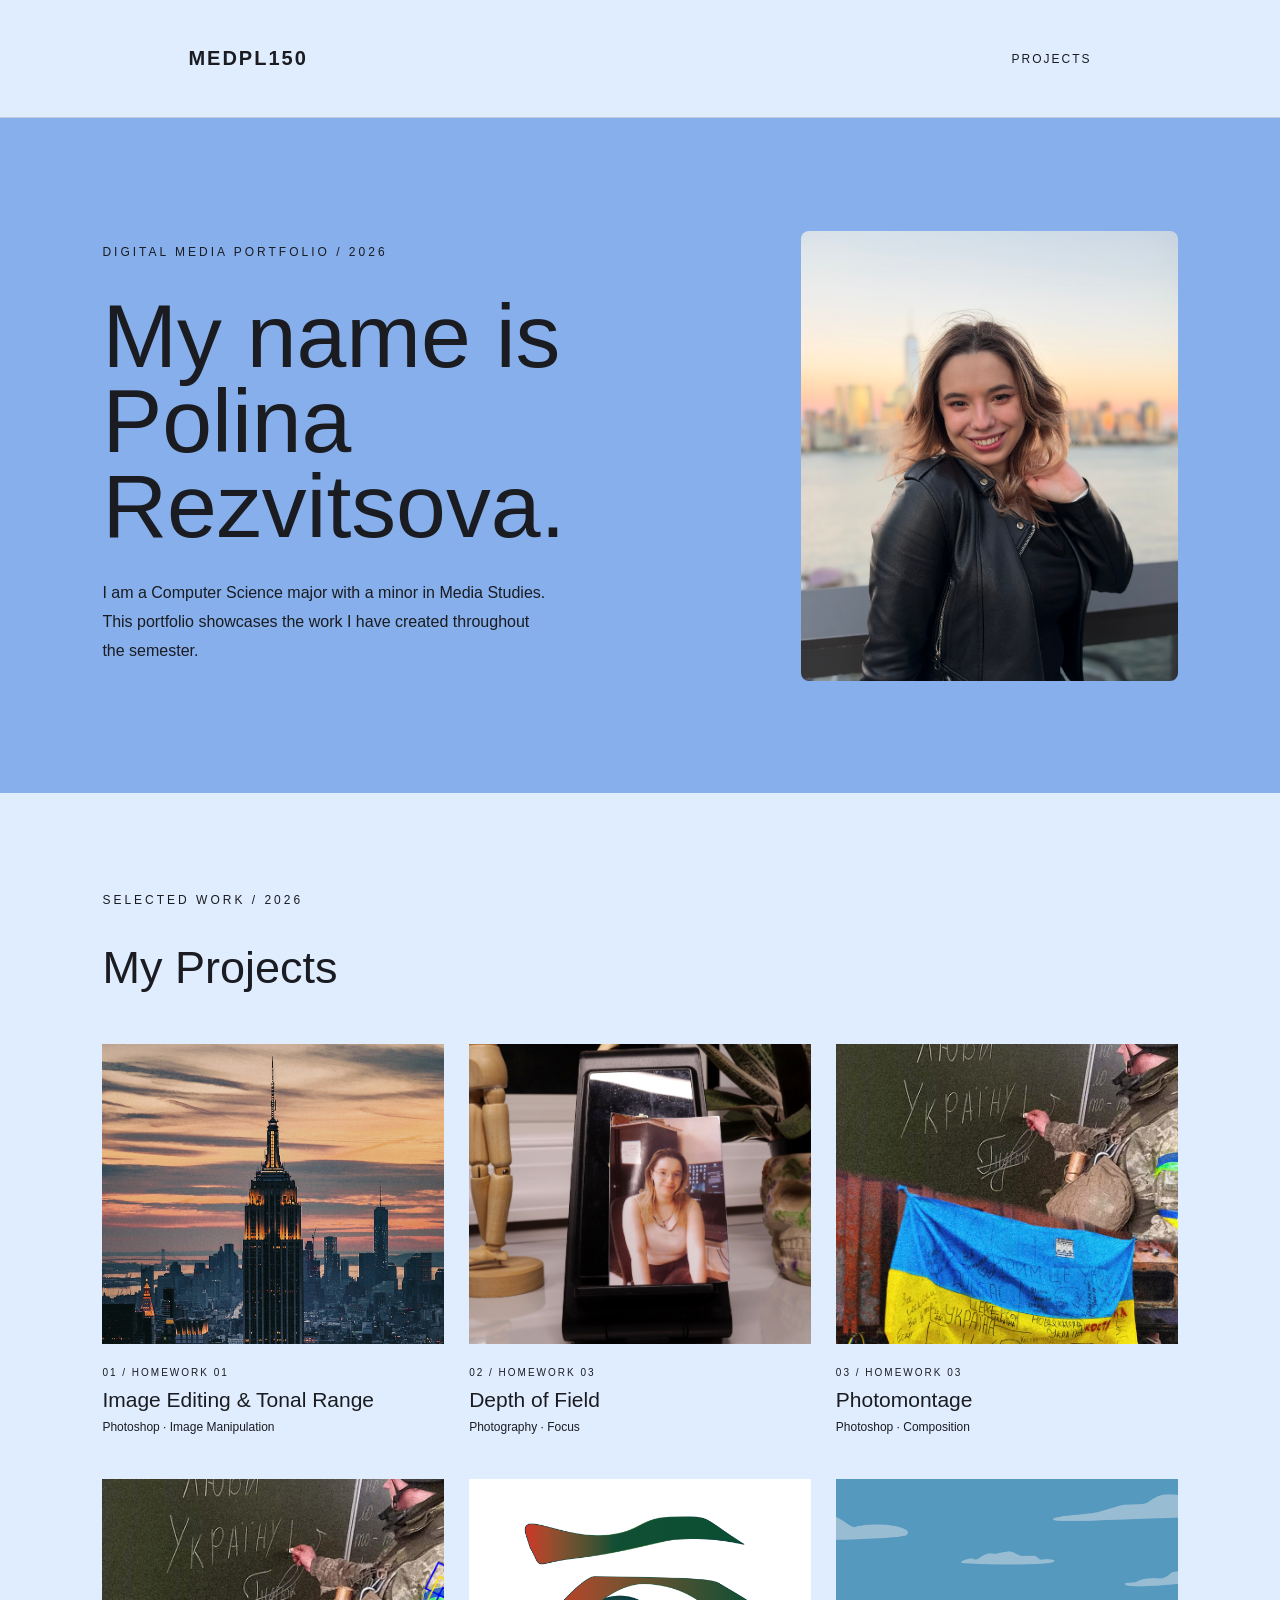
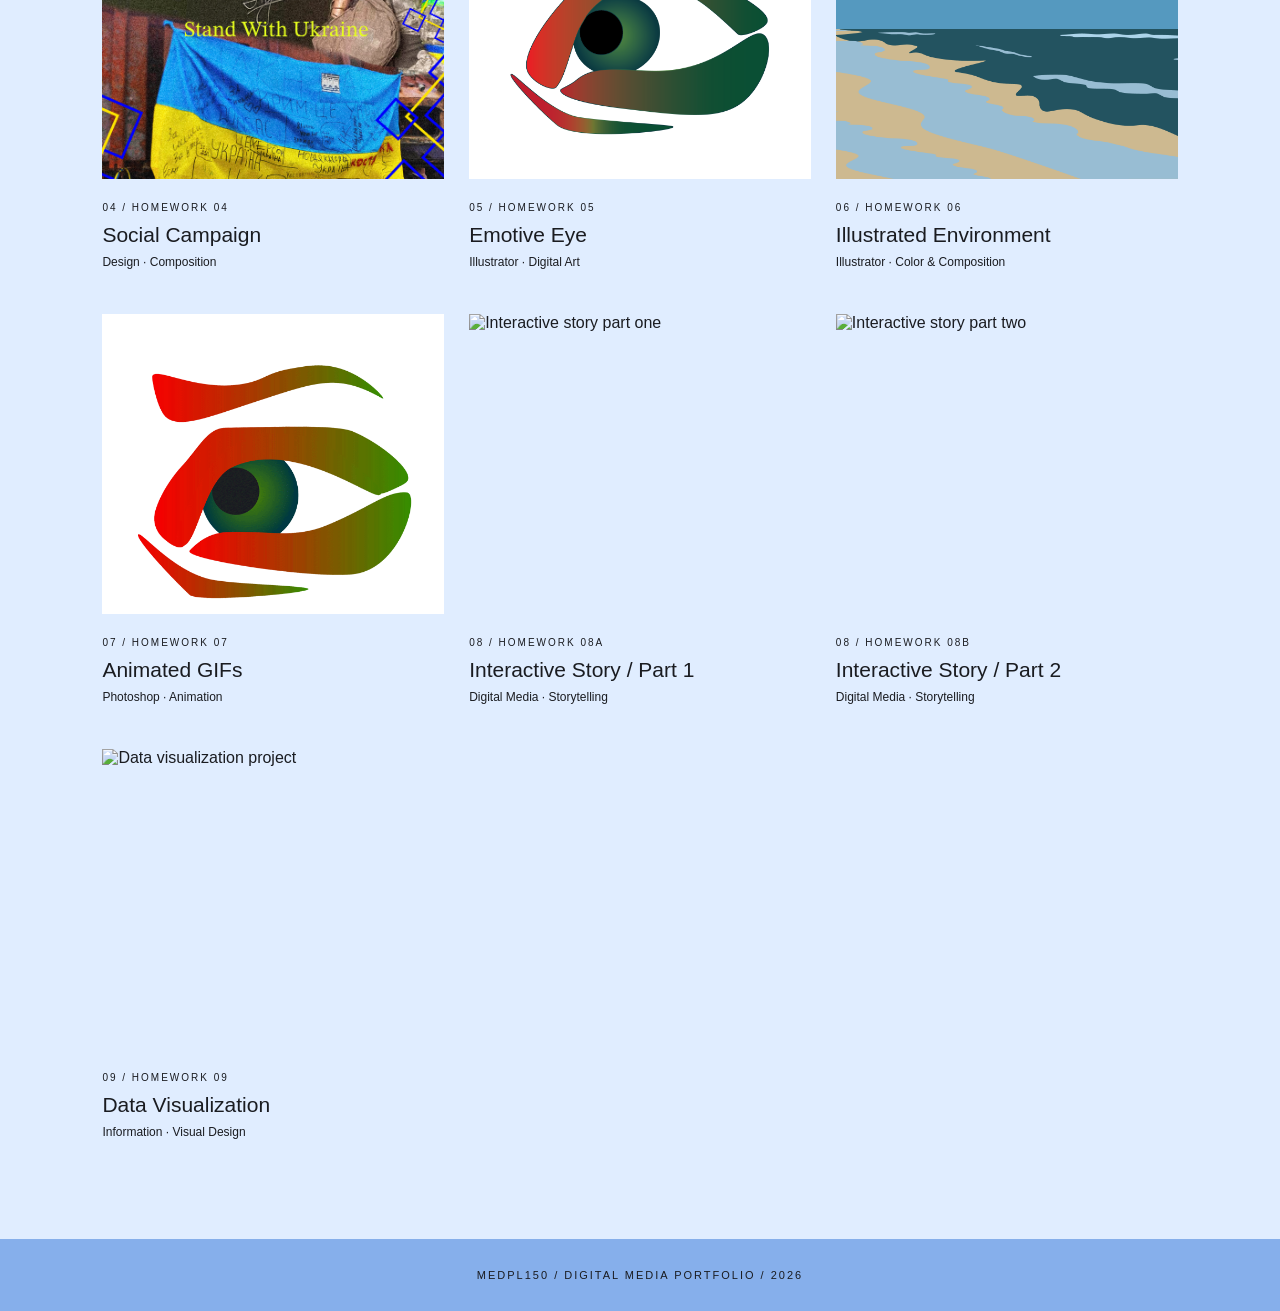
==== commit 4086dc73: "index.html" ====
--- a/index.html
+++ b/index.html
@@ -45,16 +45,16 @@
 
     <div class="project-grid">
 
-        <a href="hw2.html" class="project-card">
+        <a href="hw1.html" class="project-card">
             <img src="Image B – 5 × 7 Crop (1).jpg" alt="Image editing project">
             <div class="card-info">
-                <span>01 / HOMEWORK 02</span>
+                <span>01 / HOMEWORK 01</span>
                 <h3>Image Editing & Tonal Range</h3>
                 <p>Photoshop · Image Manipulation</p>
             </div>
         </a>
 
-        <a href="hw3.html" class="project-card">
+        <a href="hw2.html" class="project-card">
             <img src="Deep_DoF_Tonal (1).jpg" alt="Depth of field project">
             <div class="card-info">
                 <span>02 / HOMEWORK 03</span>
@@ -63,19 +63,27 @@
             </div>
         </a>
 
-        <a href="hw4.html" class="project-card">
+        <a href="hw3.html" class="project-card">
             <img src="poster (2).jpg" alt="Photomontage project">
             <div class="card-info">
-                <span>03 / HOMEWORK 04</span>
+                <span>03 / HOMEWORK 03</span>
                 <h3>Photomontage</h3>
                 <p>Photoshop · Composition</p>
+            </div>
+        </a>
+        <a href="hw4.html" class="project-card">
+            <img src="poster desing (1).jpg" alt="Photomontage project">
+            <div class="card-info">
+                <span>04 / HOMEWORK 04</span>
+                <h3>Social Campaign </h3>
+                <p>Design · Composition</p>
             </div>
         </a>
 
         <a href="hw5.html" class="project-card">
             <img src="eye (1).png" alt="Illustration project">
             <div class="card-info">
-                <span>04 / HOMEWORK 05</span>
+                <span>05 / HOMEWORK 05</span>
                 <h3>Emotive Eye</h3>
                 <p>Illustrator · Digital Art</p>
             </div>
@@ -84,7 +92,7 @@
         <a href="hw6.html" class="project-card">
             <img src="homework 6 (1).png" alt="Illustrated environment">
             <div class="card-info">
-                <span>05 / HOMEWORK 06</span>
+                <span>06 / HOMEWORK 06</span>
                 <h3>Illustrated Environment</h3>
                 <p>Illustrator · Color & Composition</p>
             </div>
@@ -93,7 +101,7 @@
         <a href="hw7.html" class="project-card">
             <img src="eyeblink.gif" alt="Animated blinking eye">
             <div class="card-info">
-                <span>06 / HOMEWORK 07</span>
+                <span>07 / HOMEWORK 07</span>
                 <h3>Animated GIFs</h3>
                 <p>Photoshop · Animation</p>
             </div>
@@ -102,7 +110,7 @@
         <a href="hw8a.html" class="project-card">
             <img src="images/hw8a-1.jpg" alt="Interactive story part one">
             <div class="card-info">
-                <span>07 / HOMEWORK 08A</span>
+                <span>08 / HOMEWORK 08A</span>
                 <h3>Interactive Story / Part 1</h3>
                 <p>Digital Media · Storytelling</p>
             </div>
